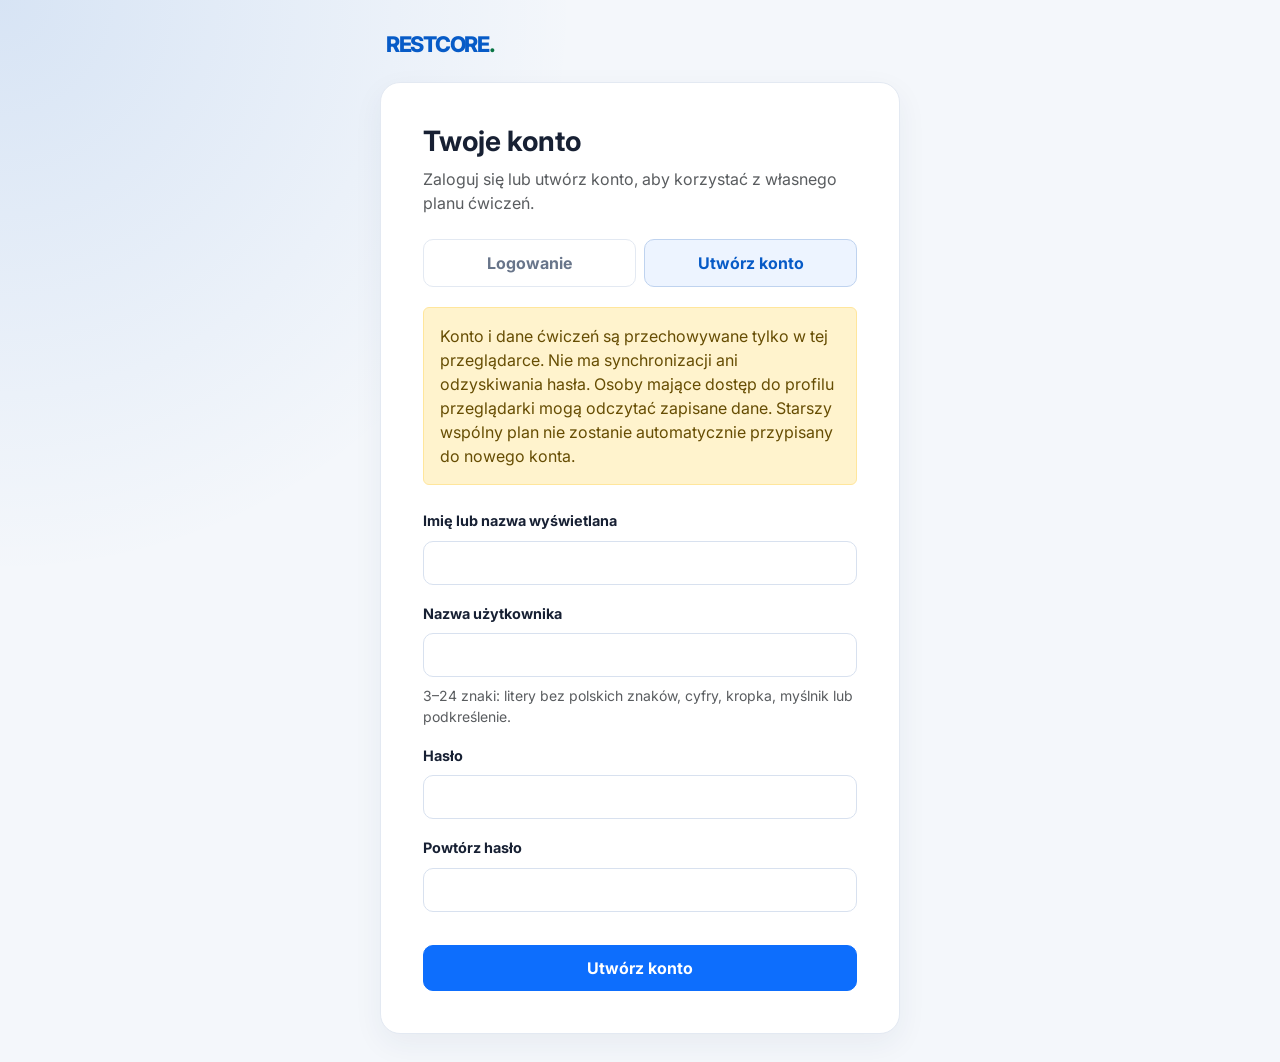
==== html/postep.html @ 3663f455 "Initial commit Co-authored-by: Copilot <223556219+Copilot@users.noreply.github.com>" ====
<!DOCTYPE html>
<html lang="pl">
<head>
    <meta charset="UTF-8">
    <meta name="viewport" content="width=device-width, initial-scale=1.0">
    <title>Restcore - Postępy</title>
    <script src="../js/storage/local-storage.js"></script>
    <script src="../js/auth/auth.js"></script>
    <link href="https://cdn.jsdelivr.net/npm/bootstrap@5.3.2/dist/css/bootstrap.min.css" rel="stylesheet">
    <link href="https://fonts.googleapis.com/css2?family=Inter:wght@400;500;700;900&display=swap" rel="stylesheet">
    <link rel="stylesheet" href="https://cdn.jsdelivr.net/npm/bootstrap-icons@1.11.1/font/bootstrap-icons.css">
    <link rel="stylesheet" href="../css/style.css">
</head>
<body>

<header class="app-topbar">
    <a class="topbar-brand" href="index.html">RESTCORE<span>.</span></a>
    <nav class="topbar-nav" aria-label="Nawigacja główna">
        <a href="index.html"><i class="bi bi-house-door" aria-hidden="true"></i> Pulpit</a>
        <a href="baza_cwiczen.html"><i class="bi bi-calendar-check" aria-hidden="true"></i> Baza ćwiczeń</a>
        <a class="active" href="postep.html"><i class="bi bi-graph-up-arrow" aria-hidden="true"></i> Postępy</a>
        <a href="kamera.html"><i class="bi bi-camera-video" aria-hidden="true"></i> Kamera</a>
        <a href="kontakt.html"><i class="bi bi-person-lines-fill" aria-hidden="true"></i> Kontakt</a>
    </nav>
</header>



<main id="main-wrapper">
    <header class="mb-4">
        <h1 class="fw-bold">MOJE POSTĘPY</h1>
    </header>

    <div class="stat-card shadow-sm mb-4">
        <div class="week-navigation">
            <button class="btn btn-outline-secondary" id="previous-week" aria-label="Poprzedni tydzień">‹</button>
            <h5 class="fw-bold mb-0 text-center" id="week-label"></h5>
            <button class="btn btn-outline-secondary" id="next-week" aria-label="Następny tydzień">›</button>
        </div>
        <div class="week-days" id="week-days"></div>
        <h4 class="fw-bold" id="selected-day-label"></h4>
        <p class="text-muted small">Dodaj ćwiczenia własne lub wybierz pozycję z Bazy ćwiczeń, aby zaplanować ją na wybrany dzień.</p>
    </div>

    <div class="row g-4">
        <div class="col-lg-4 text-center">
            <div class="stat-card shadow-sm">
                <h5 class="fw-bold mb-4">CEL NA WYBRANY DZIEŃ</h5>
                <div class="progress-circle" id="progress-circle-bg">
                    <div class="progress-inner" id="progress-text">0%</div>
                </div>
                <h3 id="progress-stats" class="fw-bold mt-4 mb-0">0 / 0</h3>
                <p class="text-muted small fw-bold">ĆWICZEŃ WYKONANYCH</p>
            </div>
        </div>
        <div class="col-lg-8">
            <div class="stat-card shadow-sm">
                <h5 class="fw-bold mb-3">ĆWICZENIA W PLANIE</h5>
                <div class="input-group plan-input-group mb-4">
                    <input type="text" id="exercise-input" class="form-control plan-entry" placeholder="Wpisz własne ćwiczenie...">
                    <button class="btn plan-add-button" id="add-btn" type="button" aria-label="Dodaj własne ćwiczenie">DODAJ</button>
                </div>
                <div class="input-group catalog-input-group mb-3">
                    <select id="catalog-exercise" class="form-select plan-entry" aria-label="Wybierz ćwiczenie z Bazy ćwiczeń">
                        <option value="">Wybierz ćwiczenie z Bazy ćwiczeń...</option>
                    </select>
                    <button class="btn plan-add-button" id="add-catalog-btn" type="button" aria-label="Dodaj ćwiczenie z Bazy ćwiczeń">DODAJ</button>
                </div>
                <div id="exercise-feedback" class="small mb-3" role="status" aria-live="polite" hidden></div>
                <div id="exercise-list"></div>
            </div>
        </div>
    </div>
</main>

<script src="../js/storage/schedule.js"></script>
<script src="../js/data/exercise-catalog.js"></script>
<script src="../js/pages/progress.js"></script>

</body>
</html>
---- css/style.css ----
:root {
    --brand-green: #087443;
    --brand-blue: #075bc7;
    --brand-white: #ffffff;
    --text-dark: #075bc7;
    --sidebar-width: 280px;
    --sidebar-dark: #ffffff;
    --chat-dark-blue: #075bc7;
    --chat-gray-bg: #f2f5f9;
    --page-bg: #f4f7fb;
    --ink: #172033;
    --muted: #68758a;
    --line: #e3e9f2;
    --card-shadow: 0 10px 30px rgba(30, 55, 90, 0.06);
    --topbar-height: 76px;
}

* { box-sizing: border-box; }

body {
    background: var(--page-bg) !important;
    color: var(--ink);
    margin: 0;
    min-height: 100vh;
    font-family: 'Inter', 'Segoe UI', sans-serif;
    overflow-x: hidden;
}

.app-topbar {
    position: fixed;
    inset: 0 0 auto;
    z-index: 2100;
    height: var(--topbar-height);
    padding: 0 30px;
    display: flex;
    align-items: center;
    gap: 38px;
    background: #fff;
    border-bottom: 1px solid var(--line);
    box-shadow: 0 2px 12px rgba(30, 55, 90, 0.03);
}

.topbar-brand {
    color: var(--brand-blue);
    font-weight: 800;
    font-size: 1.35rem;
    letter-spacing: -0.06em;
    text-decoration: none;
    white-space: nowrap;
}

.topbar-nav {
    display: flex;
    align-items: stretch;
    height: 100%;
    gap: 22px;
    min-width: 0;
}

.topbar-nav a {
    position: relative;
    display: flex;
    align-items: center;
    gap: 7px;
    color: #526078;
    font-size: 0.9rem;
    font-weight: 500;
    text-decoration: none;
    white-space: nowrap;
}

.topbar-nav a:hover,
.topbar-nav a.active { color: var(--brand-blue); }

.topbar-nav a.active::after {
    position: absolute;
    right: 0;
    bottom: 0;
    left: 0;
    height: 3px;
    background: var(--brand-blue);
    border-radius: 3px 3px 0 0;
    content: "";
}

.topbar-nav i { font-size: 1rem; }

.topbar-account {
    display: flex;
    align-items: center;
    gap: 10px;
    margin-left: auto;
}

.topbar-account-name {
    max-width: 140px;
    overflow: hidden;
    color: var(--ink);
    font-size: 0.88rem;
    font-weight: 600;
    text-overflow: ellipsis;
    white-space: nowrap;
}

.topbar-logout {
    padding: 8px 12px;
    border: 1px solid var(--line);
    border-radius: 10px;
    background: #fff;
    color: var(--brand-blue);
    font-size: 0.85rem;
    font-weight: 700;
}

.topbar-logout:hover { background: #edf4ff; }

#sidebar, #toggleSidebar { display: none !important; }

#main-wrapper {
    width: auto;
    max-width: 1600px !important;
    min-height: calc(100vh - var(--topbar-height));
    padding: 42px 48px !important;
    margin: var(--topbar-height) auto 0 !important;
    transition: none;
}

#main-wrapper h1,
#main-wrapper h2,
#main-wrapper h3,
#main-wrapper h4,
#main-wrapper h5 { color: var(--ink); }

#main-wrapper h1[style],
#main-wrapper h2[style],
#main-wrapper h3[style],
#main-wrapper h4[style],
#main-wrapper h5[style] { color: var(--ink) !important; }

.welcome-header {
    display: flex;
    align-items: center;
    justify-content: space-between;
    margin-bottom: 38px;
}

.welcome-header h1 {
    color: var(--ink) !important;
    font-size: clamp(2rem, 3vw, 2.8rem);
    letter-spacing: -0.05em;
}

.welcome-header p { margin: 8px 0 0; color: var(--muted); }

.dashboard-grid {
    display: grid;
    grid-template-columns: minmax(0, 1.45fr) minmax(320px, 0.9fr);
    gap: 30px;
}

.dashboard-grid section > h4 {
    margin-bottom: 18px !important;
    font-size: 1.25rem;
    letter-spacing: -0.025em;
}

.article-card,
.schedule-box,
.stat-card,
.doctor-card,
.contact-form,
.exercise-card {
    background: #fff !important;
    border: 1px solid var(--line) !important;
    border-radius: 18px !important;
    box-shadow: var(--card-shadow);
}

.article-card {
    display: flex;
    flex-direction: column;
    overflow: hidden;
    margin-bottom: 22px;
    transition: transform 0.2s ease, box-shadow 0.2s ease;
}

.article-card:hover {
    transform: translateY(-3px);
    box-shadow: 0 16px 38px rgba(30, 55, 90, 0.1);
}

.article-img {
    width: 100%;
    height: 220px;
    min-height: 0;
    object-fit: cover;
}

.article-body {
    display: flex;
    flex: 1;
    flex-direction: column;
    align-items: flex-start;
    padding: 25px;
}

.article-body h4 {
    color: var(--brand-green) !important;
    font-size: 1.35rem;
}

.article-body p { color: var(--muted) !important; line-height: 1.65; }
.article-body a { margin-top: auto; color: var(--brand-blue) !important; }

.btn-training {
    width: 100%;
    padding: 17px 20px;
    margin: 0 0 22px;
    border: 0;
    border-radius: 14px;
    background: var(--brand-blue);
    box-shadow: 0 8px 18px rgba(7, 91, 199, 0.18);
    color: white;
    font-size: 1rem;
    font-weight: 700;
    transition: transform 0.2s ease, background 0.2s ease;
}

.btn-training:hover { transform: translateY(-2px); background: #064da9; }

.schedule-box { padding: 24px !important; }
.schedule-box h5 { margin-bottom: 18px !important; font-size: 1.05rem; }

.day-item {
    display: flex;
    align-items: center;
    gap: 13px;
    padding: 14px;
    margin-bottom: 10px;
    border: 1px solid var(--line);
    border-radius: 13px;
    background: #fff;
}

.day-item.completed { border-color: #cdebd9; background: #f2fbf6; }
.day-item .fw-bold { color: var(--ink); line-height: 1.45; }
.day-item .small { color: var(--muted) !important; }

.day-dot {
    width: 10px;
    height: 10px;
    flex: 0 0 10px;
    border-radius: 50%;
    background: var(--brand-green);
}

.Training-schedule {
    display: block;
    width: 100%;
    padding: 12px;
    margin-top: 10px;
    border: 1px solid #bfd3ef;
    border-radius: 11px;
    color: var(--brand-blue);
    font-weight: 700;
    text-align: center;
    text-decoration: none;
    transition: background 0.18s ease;
}

.Training-schedule:hover { background: #edf4ff; color: var(--brand-blue); }

.header-section { margin-bottom: 28px; }
.header-section h1 { font-size: 2.2rem; letter-spacing: -0.045em; }
.header-section p { color: var(--muted); }

.filter-container { display: flex; gap: 10px; flex-wrap: wrap; margin-bottom: 28px; }

.btn-filter {
    padding: 9px 17px;
    border: 1px solid #d8e1ef;
    border-radius: 999px;
    background: #fff;
    color: #43516a;
    font-weight: 600;
    cursor: pointer;
    transition: all 0.18s ease;
}

.btn-filter.active,
.btn-filter:hover {
    border-color: var(--brand-blue);
    background: var(--brand-blue);
    box-shadow: 0 5px 14px rgba(7, 91, 199, 0.14);
    color: #fff;
}

.exercise-grid { display: grid; grid-template-columns: repeat(auto-fill, minmax(260px, 1fr)); gap: 22px; }
.exercise-card { overflow: hidden; transition: transform 0.2s ease, box-shadow 0.2s ease; }
.exercise-card:hover { transform: translateY(-4px); box-shadow: 0 15px 34px rgba(30, 55, 90, 0.1); }
.exercise-card.hidden { display: none; }
.exercise-img { width: 100%; height: 190px; object-fit: cover; border: 0 !important; }
.exercise-body { display: flex; flex-direction: column; min-height: 205px; padding: 20px; }
.exercise-category { color: var(--brand-green); font-size: 0.75rem; font-weight: 800; text-transform: uppercase; }
.exercise-title { margin: 5px 0 9px; color: var(--ink) !important; font-size: 1.12rem; font-weight: 700; }
.exercise-body p { color: var(--muted) !important; line-height: 1.55; }
.btn-play {
    width: 100%;
    padding: 11px;
    margin-top: auto;
    border: 0;
    border-radius: 10px;
    background: var(--brand-blue);
    color: white;
    font-weight: 700;
}

.btn-play:hover { opacity: 0.9; }

.stat-card { height: 100%; padding: 26px !important; }
.week-navigation { display: flex; align-items: center; justify-content: space-between; gap: 12px; margin-bottom: 16px; }
.week-navigation button { border-color: #d8e1ef; color: var(--brand-blue); }
.week-days { display: grid; grid-template-columns: repeat(7, minmax(0, 1fr)); gap: 8px; margin-bottom: 22px; }
.week-day { padding: 10px 4px; border: 1px solid #d8e1ef; border-radius: 12px; background: #fff; color: var(--brand-blue); font-size: 0.8rem; }
.week-day.selected { border-color: var(--brand-blue); background: var(--brand-blue); color: #fff; }
.week-day:disabled { background: #f1f3f6; color: #a8b1bf; cursor: not-allowed; opacity: 0.75; }
.week-day .day-count { display: block; font-size: 0.7rem; opacity: 0.8; }
.progress-circle {
    display: flex;
    align-items: center;
    justify-content: center;
    width: 150px !important;
    height: 150px !important;
    margin: 0 auto;
    border-radius: 50%;
    background: var(--chat-gray-bg);
    transition: background 0.5s ease;
}
.progress-inner {
    display: flex;
    align-items: center;
    justify-content: center;
    width: 118px !important;
    height: 118px !important;
    border-radius: 50%;
    background: #fff;
    color: var(--brand-blue) !important;
    font-size: 1.4rem;
    font-weight: 900;
}
.exercise-item { border: 1px solid var(--line) !important; border-radius: 12px !important; }
.exercise-item.completed { opacity: 0.65; background: #f8fafc; }
.plan-input-group .plan-entry,
.catalog-input-group .plan-entry {
    min-width: 0;
    height: 44px;
    border: 1px solid #d8e1ef !important;
    border-radius: 11px 0 0 11px !important;
    background-color: #fff;
    color: var(--ink) !important;
    font-size: 0.95rem;
}
.plan-input-group .plan-entry::placeholder { color: var(--muted); opacity: 1; }
.catalog-input-group .plan-entry option { background: #fff; color: var(--ink); }
.plan-input-group .plan-entry:disabled,
.catalog-input-group .plan-entry:disabled { background: #f1f3f6; color: var(--muted); }
.plan-input-group .plan-entry:focus,
.catalog-input-group .plan-entry:focus {
    position: relative;
    z-index: 3;
    border-color: #80aee9 !important;
    color: var(--ink) !important;
}
.plan-input-group .plan-add-button,
.catalog-input-group .plan-add-button {
    min-width: 84px;
    height: 44px;
    padding: 0 18px;
    border: 1px solid var(--brand-blue);
    border-radius: 0 11px 11px 0 !important;
    background: var(--brand-blue);
    color: #fff;
    font-size: 0.88rem;
    font-weight: 800;
    white-space: nowrap;
}
.plan-input-group .plan-add-button:hover,
.catalog-input-group .plan-add-button:hover {
    border-color: #064da9;
    background: #064da9;
    color: #fff;
}
#exercise-feedback[hidden] { display: none; }

.form-control,
.form-select,
input,
select,
textarea {
    border-color: #d8e1ef;
    border-radius: 10px;
}
.form-control:focus,
.form-select:focus,
input:focus,
select:focus,
textarea:focus {
    border-color: #80aee9;
    box-shadow: 0 0 0 3px rgba(7, 91, 199, 0.1);
}

.doctor-card { transition: transform 0.2s ease, box-shadow 0.2s ease; }
.doctor-card:hover { transform: translateY(-2px); box-shadow: var(--card-shadow); }
.doctor-avatar { border: 2px solid #dce9fb !important; }
.contact-form { border-style: solid !important; }
.btn-submit { border-radius: 10px !important; background: var(--brand-blue) !important; }

.account-page {
    display: grid;
    min-height: 100vh;
    place-items: center;
    padding: 28px 16px;
    background:
        radial-gradient(circle at top left, rgba(7, 91, 199, 0.12), transparent 36rem),
        var(--page-bg) !important;
}

.account-shell { width: min(100%, 520px); }
.account-brand { display: inline-block; margin: 0 0 22px 6px; }
.account-brand span { color: var(--brand-green); }
.account-card {
    padding: clamp(24px, 6vw, 42px);
    border: 1px solid var(--line);
    border-radius: 20px;
    background: #fff;
    box-shadow: var(--card-shadow);
}

.account-tabs { display: grid; grid-template-columns: 1fr 1fr; gap: 8px; margin-bottom: 20px; }
.account-tab {
    padding: 11px;
    border: 1px solid var(--line);
    border-radius: 10px;
    background: #fff;
    color: var(--muted);
    font-weight: 700;
}
.account-tab.active { border-color: #bfd3ef; background: #edf4ff; color: var(--brand-blue); }
.account-form { display: flex; flex-direction: column; gap: 9px; }
.account-form label { margin-top: 9px; color: var(--ink); font-size: 0.9rem; font-weight: 700; }
.account-form input { width: 100%; min-height: 44px; padding: 9px 12px; border: 1px solid #d8e1ef; }
.account-form small { line-height: 1.45; }
.account-form .btn { min-height: 46px; border-radius: 10px; font-weight: 700; }

#main-wrapper > header h1 { letter-spacing: -0.04em; }

@media (max-width: 1100px) {
    .app-topbar { gap: 20px; padding: 0 22px; }
    .topbar-nav { gap: 14px; overflow-x: auto; }
    .topbar-nav a { font-size: 0.82rem; }
    #main-wrapper { padding: 34px 28px !important; }
    .dashboard-grid { grid-template-columns: 1fr; gap: 22px; }
    .btn-training { margin-top: 0 !important; }
}

@media (max-width: 800px) {
    .app-topbar { height: 68px; padding: 0 14px; }
    .topbar-brand { font-size: 1.2rem; }
    .topbar-nav { flex: 1; gap: 16px; overflow-x: auto; }
    .topbar-nav a { font-size: 0.82rem; }
    .topbar-account { gap: 8px; }
    .topbar-account-name { max-width: 90px; }
    .topbar-logout { padding: 7px 9px; }
    #main-wrapper {
        min-height: calc(100vh - 68px);
        padding: 30px 22px !important;
        margin: 68px auto 0 !important;
    }
    .dashboard-grid { grid-template-columns: 1fr; }
    .btn-training { margin-top: 0 !important; }
    .session-controls { justify-content: center !important; }
}

@media (max-width: 680px) {
    :root { --topbar-height: 140px; }
    .app-topbar {
        height: var(--topbar-height);
        padding: 8px 12px 4px;
        flex-wrap: wrap;
        align-content: space-between;
        gap: 0;
    }
    .topbar-brand { order: 0; flex: 1 1 auto; height: 42px; }
    .topbar-account { order: 1; flex: 0 0 auto; height: 42px; }
    .topbar-nav {
        order: 2;
        flex: 0 0 100%;
        display: grid;
        grid-template-columns: repeat(3, minmax(0, 1fr));
        grid-auto-rows: 40px;
        height: 80px;
        gap: 0 4px;
        overflow: visible;
        scrollbar-width: auto;
    }
    .topbar-nav a {
        min-height: 40px;
        justify-content: center;
        gap: 4px;
        font-size: 0.76rem;
        white-space: nowrap;
    }
    .welcome-header { align-items: flex-start; gap: 12px; margin-bottom: 28px; }
    .welcome-header h1 { font-size: 1.8rem; }
    .welcome-header > .fs-2 { font-size: 1.35rem !important; white-space: nowrap; }
    #main-wrapper {
        padding: 24px 16px !important;
        margin: var(--topbar-height) auto 0 !important;
    }
    .article-img { height: 190px; }
    .article-body { padding: 20px; }
    .week-days { gap: 4px; }
    .week-day { padding: 8px 1px; font-size: 0.68rem; }
    .week-day .day-count { font-size: 0.58rem; }
    .session-controls { align-items: stretch !important; }
    .exercise-select, .finish-btn { width: 100%; }
    .ai-container { min-width: 100% !important; }
}

@media (max-width: 576px) {
    .plan-input-group,
    .catalog-input-group { display: flex; flex-wrap: wrap; gap: 8px; }
    .plan-input-group .form-control,
    .catalog-input-group .form-select { width: 100%; flex: 1 0 100%; border-radius: 10px !important; }
    .plan-input-group .plan-add-button,
    .catalog-input-group .plan-add-button { width: 100%; border-radius: 10px !important; }
}

@media (max-width: 680px) {
    html,
    body { width: 100%; min-width: 0; }

    .app-topbar {
        width: 100%;
        gap: 0;
        overflow: hidden;
    }

    .topbar-nav {
        width: 100%;
        min-width: 0;
        padding: 0 2px;
        scroll-padding-inline: 12px;
        scroll-snap-type: x proximity;
        -webkit-overflow-scrolling: touch;
    }

    .topbar-nav a {
        min-height: 44px;
        scroll-snap-align: start;
    }

    .topbar-account { gap: 6px; }
    .topbar-account-name { max-width: 76px; }
    .topbar-logout { min-height: 40px; }

    #main-wrapper {
        width: 100%;
        max-width: 100% !important;
        padding: 22px 16px !important;
    }

    #main-wrapper h1 { font-size: clamp(1.55rem, 7vw, 2rem); line-height: 1.15; }
    #main-wrapper h2 { font-size: clamp(1.35rem, 6vw, 1.8rem); }
    #main-wrapper h3 { font-size: clamp(1.2rem, 5vw, 1.55rem); }

    .stat-card,
    .schedule-box,
    .contact-form { padding: 20px !important; }

    .doctor-card {
        align-items: flex-start;
        gap: 14px;
        padding: 16px;
    }

    .doctor-card:hover { transform: none; }
    .doctor-avatar { width: 64px; height: 64px; flex: 0 0 64px; }
    .contact-form { overflow-wrap: anywhere; }

    .filter-container { gap: 8px; margin-bottom: 20px; }
    .btn-filter { min-height: 42px; padding: 8px 13px; }
    .exercise-grid { grid-template-columns: minmax(0, 1fr); }
    .exercise-body { min-height: 0; }
    .btn-play,
    .btn-training,
    .Training-schedule { min-height: 46px; }

    .week-days { gap: 4px; }
    .week-day { min-width: 0; min-height: 58px; }
    .week-day .day-count { overflow-wrap: anywhere; }
    .exercise-item { gap: 10px; padding: 12px !important; }
    .exercise-item > div { min-width: 0; }
    .exercise-item .fw-bold { overflow-wrap: anywhere; }
    .exercise-item button { min-height: 42px; flex: 0 0 auto; }

    .account-page { align-content: start; padding: 22px 14px; }
    .account-card { padding: 24px 18px; }
    .account-tabs { gap: 6px; }
    .account-tab { min-height: 46px; padding: 9px 6px; }
}

@media (max-width: 420px) {
    .topbar-brand { font-size: 1.08rem; }
    .topbar-account-name { max-width: 58px; font-size: 0.78rem; }
    .topbar-logout { padding: 6px 8px; font-size: 0.78rem; }
    .topbar-nav a { gap: 3px; font-size: 0.72rem; }

    #main-wrapper { padding-right: 12px !important; padding-left: 12px !important; }
    .stat-card,
    .schedule-box,
    .contact-form { padding: 16px !important; }
    .doctor-card { gap: 11px; padding: 13px; }
    .doctor-avatar { width: 54px; height: 54px; flex-basis: 54px; }
    .week-day { padding: 7px 0; font-size: 0.64rem; }
    .week-day .day-count { font-size: 0.56rem; }
    .account-card { padding: 22px 16px; }
}

#finish-workout:disabled {
    background: #8a929e;
    cursor: not-allowed;
    opacity: 0.75;
    transform: none;
}

@media (hover: none) {
    .article-card:hover,
    .exercise-card:hover,
    .doctor-card:hover,
    .btn-training:hover { transform: none; }
}
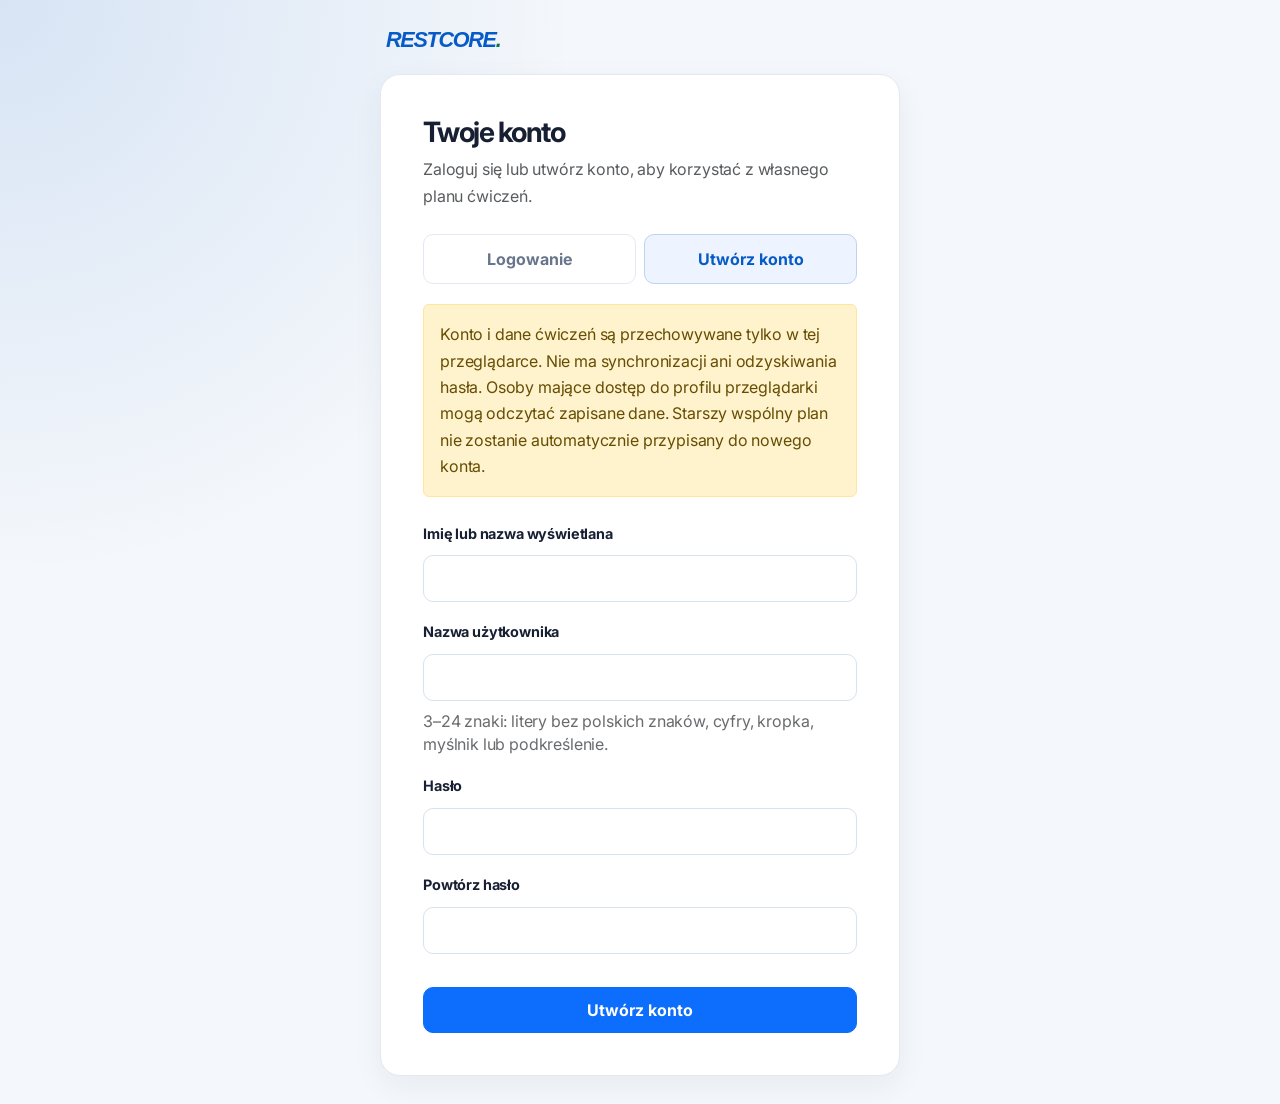
==== commit 68517057: "feat: Enhance exercise library and progress tracking features - Updated CSS styles for improved layo" ====
--- a/html/postep.html
+++ b/html/postep.html
@@ -37,9 +37,11 @@
             <h5 class="fw-bold mb-0 text-center" id="week-label"></h5>
             <button class="btn btn-outline-secondary" id="next-week" aria-label="Następny tydzień">›</button>
         </div>
+        <p class="small text-muted mb-2">Zaznacz pole „Usuń” przy każdym dniu, z którego chcesz skasować ćwiczenia.</p>
         <div class="week-days" id="week-days"></div>
+        <p class="selected-days-status small text-muted mb-2" id="selected-days-status" aria-live="polite">Nie zaznaczono dni do usunięcia.</p>
         <h4 class="fw-bold" id="selected-day-label"></h4>
-        <p class="text-muted small">Dodaj ćwiczenia własne lub wybierz pozycję z Bazy ćwiczeń, aby zaplanować ją na wybrany dzień.</p>
+        <p class="text-muted small">Dodaj ćwiczenia własne lub wybierz pozycję z Bazy ćwiczeń, aby zaplanować je na wybrany dzień lub na kilka kolejnych dni.</p>
     </div>
 
     <div class="row g-4">
@@ -66,6 +68,23 @@
                     </select>
                     <button class="btn plan-add-button" id="add-catalog-btn" type="button" aria-label="Dodaj ćwiczenie z Bazy ćwiczeń">DODAJ</button>
                 </div>
+                <div class="input-group series-input-group mb-3">
+                    <select id="series-program" class="form-select plan-entry" aria-label="Wybierz serię treningową">
+                        <option value="">Wybierz serię treningową...</option>
+                    </select>
+                    <button class="btn plan-add-button" id="add-series-btn" type="button" aria-label="Dodaj serię treningową">DODAJ</button>
+                </div>
+                <div class="input-group mb-3">
+                    <label class="input-group-text" for="exercise-range">Dodaj na</label>
+                    <select id="exercise-range" class="form-select plan-entry" aria-label="Zakres dodawania ćwiczenia">
+                        <option value="1">tylko wybrany dzień</option>
+                        <option value="7">następne 7 dni</option>
+                        <option value="30">następne 30 dni</option>
+                    </select>
+                </div>
+                <div class="d-flex justify-content-end mb-3">
+                    <button class="btn clear-plan-button" id="clear-selected-days-btn" type="button" aria-label="Usuń wszystkie ćwiczenia z zaznaczonych dni" disabled>USUŃ Z ZAZNACZONYCH DNI</button>
+                </div>
                 <div id="exercise-feedback" class="small mb-3" role="status" aria-live="polite" hidden></div>
                 <div id="exercise-list"></div>
             </div>
--- a/css/style.css
+++ b/css/style.css
@@ -13,9 +13,13 @@
     --line: #e3e9f2;
     --card-shadow: 0 10px 30px rgba(30, 55, 90, 0.06);
     --topbar-height: 76px;
+    --heading-letter: -0.055em;
+    --body-line-height: 1.65;
 }
 
 * { box-sizing: border-box; }
+
+html { scroll-behavior: smooth; }
 
 body {
     background: var(--page-bg) !important;
@@ -23,7 +27,62 @@
     margin: 0;
     min-height: 100vh;
     font-family: 'Inter', 'Segoe UI', sans-serif;
+    line-height: var(--body-line-height);
+    letter-spacing: -0.01em;
     overflow-x: hidden;
+}
+
+button,
+input,
+select,
+textarea,
+label,
+small,
+span,
+p,
+a {
+    font: inherit;
+}
+
+h1,
+h2,
+h3,
+h4,
+h5,
+h6,
+.topbar-brand,
+.exercise-title,
+.article-body h4,
+.schedule-box h5,
+.account-card h1,
+#main-wrapper h1,
+#main-wrapper h2,
+#main-wrapper h3,
+#main-wrapper h4,
+#main-wrapper h5 {
+    letter-spacing: var(--heading-letter);
+    line-height: 1.1;
+}
+
+h1,
+h2,
+h3,
+h4,
+h5,
+h6 {
+    margin-top: 0;
+    margin-bottom: 0.65em;
+    font-weight: 800;
+}
+
+p,
+li,
+small,
+label,
+input,
+select,
+textarea {
+    line-height: 1.7;
 }
 
 .app-topbar {
@@ -44,6 +103,7 @@
     color: var(--brand-blue);
     font-weight: 800;
     font-size: 1.35rem;
+    font-style: italic;
     letter-spacing: -0.06em;
     text-decoration: none;
     white-space: nowrap;
@@ -125,11 +185,31 @@
     transition: none;
 }
 
+#main-wrapper > header {
+    margin-bottom: 1.75rem;
+}
+
 #main-wrapper h1,
 #main-wrapper h2,
 #main-wrapper h3,
 #main-wrapper h4,
-#main-wrapper h5 { color: var(--ink); }
+#main-wrapper h5 {
+    color: var(--ink);
+    letter-spacing: var(--heading-letter);
+}
+
+.badge,
+.badge-status {
+    display: inline-flex;
+    align-items: center;
+    justify-content: center;
+    padding: 0.38rem 0.7rem;
+    border-radius: 999px;
+    letter-spacing: 0.08em;
+    font-size: 0.68rem;
+    font-weight: 800;
+    text-transform: uppercase;
+}
 
 #main-wrapper h1[style],
 #main-wrapper h2[style],
@@ -147,10 +227,15 @@
 .welcome-header h1 {
     color: var(--ink) !important;
     font-size: clamp(2rem, 3vw, 2.8rem);
-    letter-spacing: -0.05em;
-}
-
-.welcome-header p { margin: 8px 0 0; color: var(--muted); }
+    letter-spacing: -0.055em;
+    text-transform: uppercase;
+}
+
+.welcome-header p {
+    margin: 8px 0 0;
+    color: var(--muted);
+    font-size: 1rem;
+}
 
 .dashboard-grid {
     display: grid;
@@ -206,11 +291,19 @@
 
 .article-body h4 {
     color: var(--brand-green) !important;
-    font-size: 1.35rem;
-}
-
-.article-body p { color: var(--muted) !important; line-height: 1.65; }
-.article-body a { margin-top: auto; color: var(--brand-blue) !important; }
+    font-size: 1.36rem;
+    letter-spacing: -0.05em;
+}
+
+.article-body p {
+    color: var(--muted) !important;
+    line-height: 1.7;
+}
+.article-body a {
+    margin-top: auto;
+    color: var(--brand-blue) !important;
+    font-weight: 700;
+}
 
 .btn-training {
     width: 100%;
@@ -229,7 +322,12 @@
 .btn-training:hover { transform: translateY(-2px); background: #064da9; }
 
 .schedule-box { padding: 24px !important; }
-.schedule-box h5 { margin-bottom: 18px !important; font-size: 1.05rem; }
+.schedule-box h5 {
+    margin-bottom: 18px !important;
+    font-size: 1.05rem;
+    letter-spacing: 0.08em;
+    text-transform: uppercase;
+}
 
 .day-item {
     display: flex;
@@ -270,11 +368,52 @@
 
 .Training-schedule:hover { background: #edf4ff; color: var(--brand-blue); }
 
-.header-section { margin-bottom: 28px; }
-.header-section h1 { font-size: 2.2rem; letter-spacing: -0.045em; }
-.header-section p { color: var(--muted); }
-
-.filter-container { display: flex; gap: 10px; flex-wrap: wrap; margin-bottom: 28px; }
+.header-section {
+    margin-bottom: 2rem;
+}
+.header-section h1 {
+    font-size: clamp(1.9rem, 2.5vw, 2.6rem);
+    letter-spacing: -0.06em;
+    text-transform: uppercase;
+}
+.header-section p {
+    color: var(--muted);
+    margin-bottom: 0;
+}
+
+.library-tabs {
+    display: inline-flex;
+    gap: 10px;
+    padding: 6px;
+    margin-bottom: 1.25rem;
+    border: 1px solid var(--line);
+    border-radius: 12px;
+    background: #fff;
+    box-shadow: var(--card-shadow);
+}
+
+.library-tab {
+    padding: 9px 16px;
+    border: 0;
+    border-radius: 9px;
+    background: transparent;
+    color: var(--muted);
+    font-weight: 800;
+    letter-spacing: 0.02em;
+    cursor: pointer;
+}
+
+.library-tab.active {
+    background: var(--brand-blue);
+    color: #fff;
+}
+
+.filter-container {
+    display: flex;
+    gap: 10px;
+    flex-wrap: wrap;
+    margin-bottom: 1.8rem;
+}
 
 .btn-filter {
     padding: 9px 17px;
@@ -282,7 +421,8 @@
     border-radius: 999px;
     background: #fff;
     color: #43516a;
-    font-weight: 600;
+    font-weight: 700;
+    letter-spacing: 0.02em;
     cursor: pointer;
     transition: all 0.18s ease;
 }
@@ -302,8 +442,17 @@
 .exercise-img { width: 100%; height: 190px; object-fit: cover; border: 0 !important; }
 .exercise-body { display: flex; flex-direction: column; min-height: 205px; padding: 20px; }
 .exercise-category { color: var(--brand-green); font-size: 0.75rem; font-weight: 800; text-transform: uppercase; }
-.exercise-title { margin: 5px 0 9px; color: var(--ink) !important; font-size: 1.12rem; font-weight: 700; }
-.exercise-body p { color: var(--muted) !important; line-height: 1.55; }
+.exercise-title {
+    margin: 5px 0 9px;
+    color: var(--ink) !important;
+    font-size: 1.12rem;
+    font-weight: 800;
+    letter-spacing: -0.04em;
+}
+.exercise-body p {
+    color: var(--muted) !important;
+    line-height: 1.7;
+}
 .btn-play {
     width: 100%;
     padding: 11px;
@@ -312,7 +461,8 @@
     border-radius: 10px;
     background: var(--brand-blue);
     color: white;
-    font-weight: 700;
+    font-weight: 800;
+    letter-spacing: 0.04em;
 }
 
 .btn-play:hover { opacity: 0.9; }
@@ -321,10 +471,16 @@
 .week-navigation { display: flex; align-items: center; justify-content: space-between; gap: 12px; margin-bottom: 16px; }
 .week-navigation button { border-color: #d8e1ef; color: var(--brand-blue); }
 .week-days { display: grid; grid-template-columns: repeat(7, minmax(0, 1fr)); gap: 8px; margin-bottom: 22px; }
-.week-day { padding: 10px 4px; border: 1px solid #d8e1ef; border-radius: 12px; background: #fff; color: var(--brand-blue); font-size: 0.8rem; }
+.week-day-cell { min-width: 0; }
+.week-day-delete-choice { display: flex; min-height: 24px; align-items: center; justify-content: center; gap: 4px; margin-bottom: 4px; color: var(--muted); font-size: 0.65rem; line-height: 1; cursor: pointer; }
+.week-day-delete-choice .form-check-input { float: none; width: 14px; height: 14px; margin: 0; cursor: pointer; }
+.week-day-delete-choice .form-check-input:disabled { cursor: not-allowed; }
+.week-day { display: block; width: 100%; padding: 10px 4px; border: 1px solid #d8e1ef; border-radius: 12px; background: #fff; color: var(--brand-blue); font-size: 0.8rem; }
 .week-day.selected { border-color: var(--brand-blue); background: var(--brand-blue); color: #fff; }
 .week-day:disabled { background: #f1f3f6; color: #a8b1bf; cursor: not-allowed; opacity: 0.75; }
 .week-day .day-count { display: block; font-size: 0.7rem; opacity: 0.8; }
+.selected-days-status { min-height: 1.5em; }
+.clear-plan-button:disabled { cursor: not-allowed; opacity: 0.55; }
 .progress-circle {
     display: flex;
     align-items: center;
@@ -351,7 +507,8 @@
 .exercise-item { border: 1px solid var(--line) !important; border-radius: 12px !important; }
 .exercise-item.completed { opacity: 0.65; background: #f8fafc; }
 .plan-input-group .plan-entry,
-.catalog-input-group .plan-entry {
+.catalog-input-group .plan-entry,
+.series-input-group .plan-entry {
     min-width: 0;
     height: 44px;
     border: 1px solid #d8e1ef !important;
@@ -360,19 +517,25 @@
     color: var(--ink) !important;
     font-size: 0.95rem;
 }
-.plan-input-group .plan-entry::placeholder { color: var(--muted); opacity: 1; }
-.catalog-input-group .plan-entry option { background: #fff; color: var(--ink); }
+.plan-input-group .plan-entry::placeholder,
+.catalog-input-group .plan-entry::placeholder,
+.series-input-group .plan-entry::placeholder { color: var(--muted); opacity: 1; }
+.catalog-input-group .plan-entry option,
+.series-input-group .plan-entry option { background: #fff; color: var(--ink); }
 .plan-input-group .plan-entry:disabled,
-.catalog-input-group .plan-entry:disabled { background: #f1f3f6; color: var(--muted); }
+.catalog-input-group .plan-entry:disabled,
+.series-input-group .plan-entry:disabled { background: #f1f3f6; color: var(--muted); }
 .plan-input-group .plan-entry:focus,
-.catalog-input-group .plan-entry:focus {
+.catalog-input-group .plan-entry:focus,
+.series-input-group .plan-entry:focus {
     position: relative;
     z-index: 3;
     border-color: #80aee9 !important;
     color: var(--ink) !important;
 }
 .plan-input-group .plan-add-button,
-.catalog-input-group .plan-add-button {
+.catalog-input-group .plan-add-button,
+.series-input-group .plan-add-button {
     min-width: 84px;
     height: 44px;
     padding: 0 18px;
@@ -385,10 +548,27 @@
     white-space: nowrap;
 }
 .plan-input-group .plan-add-button:hover,
-.catalog-input-group .plan-add-button:hover {
+.catalog-input-group .plan-add-button:hover,
+.series-input-group .plan-add-button:hover {
     border-color: #064da9;
     background: #064da9;
     color: #fff;
+}
+.clear-plan-button {
+    min-width: 180px;
+    padding: 10px 16px;
+    border: 1px solid #d94f4f;
+    border-radius: 10px;
+    background: rgba(217, 79, 79, 0.08);
+    color: #b94545;
+    font-size: 0.82rem;
+    font-weight: 800;
+    letter-spacing: 0.04em;
+    transition: background 0.2s ease, transform 0.2s ease;
+}
+.clear-plan-button:hover {
+    background: rgba(217, 79, 79, 0.14);
+    transform: translateY(-1px);
 }
 #exercise-feedback[hidden] { display: none; }
 
@@ -447,9 +627,22 @@
 }
 .account-tab.active { border-color: #bfd3ef; background: #edf4ff; color: var(--brand-blue); }
 .account-form { display: flex; flex-direction: column; gap: 9px; }
-.account-form label { margin-top: 9px; color: var(--ink); font-size: 0.9rem; font-weight: 700; }
-.account-form input { width: 100%; min-height: 44px; padding: 9px 12px; border: 1px solid #d8e1ef; }
-.account-form small { line-height: 1.45; }
+.account-form label {
+    margin-top: 9px;
+    color: var(--ink);
+    font-size: 0.9rem;
+    font-weight: 700;
+}
+.account-form input {
+    width: 100%;
+    min-height: 44px;
+    padding: 9px 12px;
+    border: 1px solid #d8e1ef;
+}
+.account-form small {
+    line-height: 1.45;
+    opacity: 0.9;
+}
 .account-form .btn { min-height: 46px; border-radius: 10px; font-weight: 700; }
 
 #main-wrapper > header h1 { letter-spacing: -0.04em; }
@@ -528,12 +721,17 @@
 }
 
 @media (max-width: 576px) {
+    .week-day-delete-choice span { display: none; }
     .plan-input-group,
-    .catalog-input-group { display: flex; flex-wrap: wrap; gap: 8px; }
+    .catalog-input-group,
+    .series-input-group { display: flex; flex-wrap: wrap; gap: 8px; }
     .plan-input-group .form-control,
-    .catalog-input-group .form-select { width: 100%; flex: 1 0 100%; border-radius: 10px !important; }
+    .catalog-input-group .form-select,
+    .series-input-group .form-select { width: 100%; flex: 1 0 100%; border-radius: 10px !important; }
     .plan-input-group .plan-add-button,
-    .catalog-input-group .plan-add-button { width: 100%; border-radius: 10px !important; }
+    .catalog-input-group .plan-add-button,
+    .series-input-group .plan-add-button { width: 100%; border-radius: 10px !important; }
+    .clear-plan-button { width: 100%; min-width: 0; }
 }
 
 @media (max-width: 680px) {
